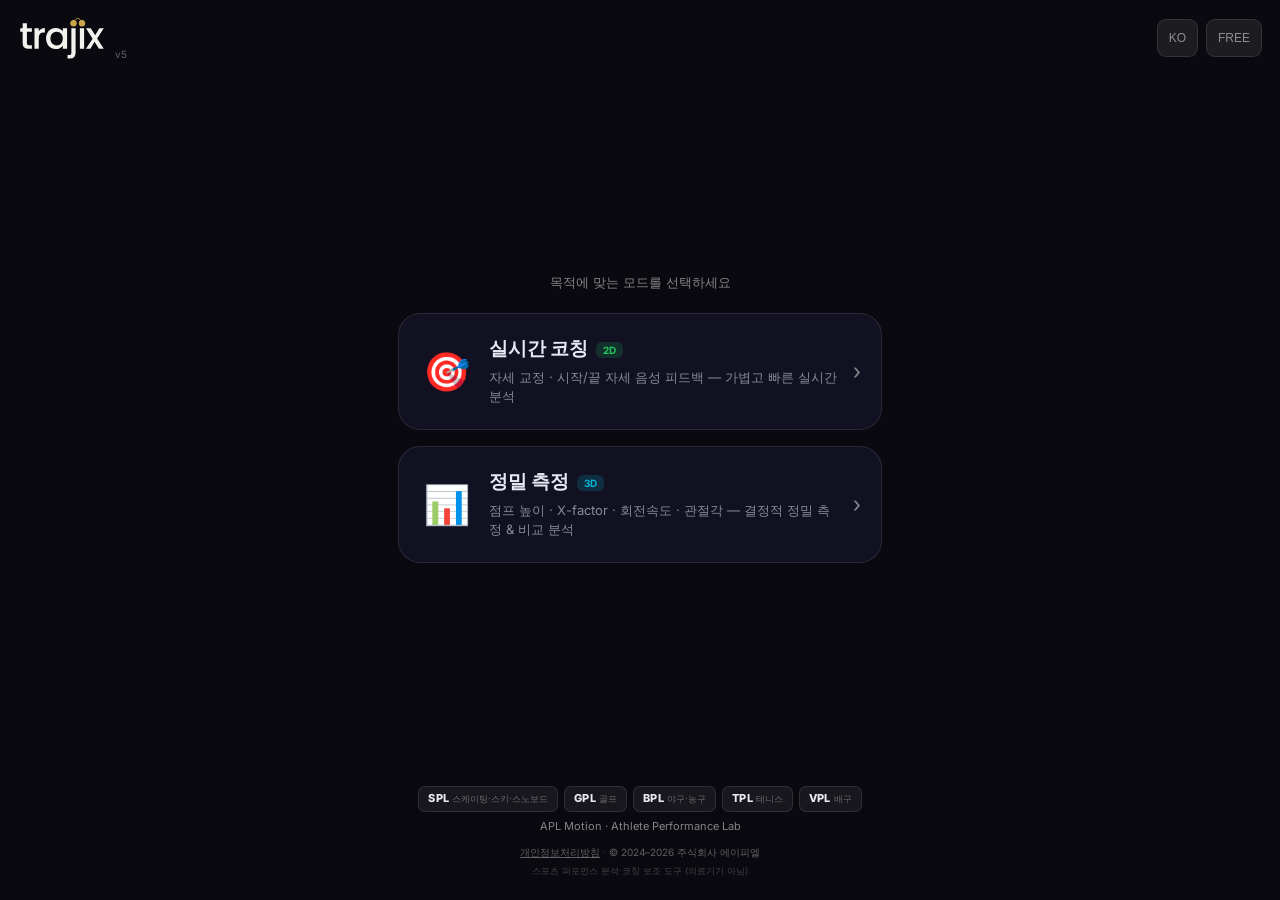
==== index.html @ 423128cf "앱 이름, 로고 변경" ====
<!doctype html>
<!-- APL Motion (런처) — Copyright (c) 2024-2026 주식회사 에이피엘. All rights reserved. -->
<html lang="ko">
<head>
<meta charset="utf-8">
<meta name="viewport" content="width=device-width,initial-scale=1,maximum-scale=1,user-scalable=no">
<title>APL Motion</title>
<link rel="stylesheet" href="./shared/brand.css">
<link rel="manifest" href="./manifest.webmanifest">
<link rel="preconnect" href="https://fonts.gstatic.com" crossorigin>
<link href="https://fonts.googleapis.com/css2?family=Inter:wght@400;500;600;700;800&display=swap" rel="stylesheet">
<link rel="icon" type="image/svg+xml" href="./assets/icon_apl_motion.svg">
<link rel="icon" type="image/png" sizes="192x192" href="./assets/icon-192.png">
<link rel="apple-touch-icon" href="./assets/icon-apple-180.png">
<meta name="theme-color" content="#09090f">
<style>
  html,body{margin:0;padding:0}
  body{background:var(--bg);color:var(--txt);font-family:'Inter',-apple-system,'Helvetica Neue',sans-serif;
       min-height:100svh;display:flex;flex-direction:column;-webkit-tap-highlight-color:transparent}
  header{display:flex;align-items:center;justify-content:space-between;padding:16px 18px}
  .logo{font-weight:900;font-size:20px;letter-spacing:.3px}
  .logo .a{color:var(--accent)}
  .ver{font-size:10px;opacity:.4;margin-left:6px}
  .h-right{display:flex;gap:8px}
  .h-btn{background:rgba(255,255,255,.08);color:var(--txt2);border:1px solid var(--border);
         border-radius:9px;padding:7px 11px;font-size:12px;cursor:pointer;min-height:38px}
  .h-btn.pro{background:linear-gradient(135deg,#FFD700,#FFA000);color:#000;border:none;font-weight:800}
  main{flex:1;display:flex;flex-direction:column;gap:16px;padding:8px 18px 20px;justify-content:center;max-width:520px;width:100%;margin:0 auto}
  .tagline{color:var(--txt2);font-size:13px;text-align:center;margin:0 0 4px;line-height:1.5}
  .card{position:relative;border:1px solid var(--border);border-radius:22px;padding:22px 20px;cursor:pointer;
        display:flex;gap:16px;align-items:center;background:var(--card);transition:transform .1s,border-color .2s}
  .card:active{transform:scale(.985)}
  .card.coach:hover{border-color:var(--coach)}
  .card.measure:hover{border-color:var(--measure)}
  .card .ic{font-size:38px;flex-shrink:0;width:54px;text-align:center}
  .card h2{margin:0;font-size:19px;font-weight:800}
  .card .badge{font-size:10px;font-weight:700;padding:2px 7px;border-radius:6px;margin-left:8px;vertical-align:middle}
  .card.coach .badge{background:rgba(34,197,94,.18);color:var(--coach)}
  .card.measure .badge{background:rgba(6,182,212,.18);color:var(--measure)}
  .card p{margin:6px 0 0;color:var(--txt2);font-size:13px;line-height:1.5}
  .card .arrow{margin-left:auto;color:var(--txt2);font-size:22px;flex-shrink:0}
  footer{padding:14px 18px 22px;color:var(--txt2);font-size:11px;text-align:center;line-height:1.6}
  .sports{display:flex;gap:6px;justify-content:center;flex-wrap:wrap;margin-bottom:6px}
  .sp{background:rgba(255,255,255,.06);border:1px solid var(--border);border-radius:7px;padding:3px 9px;font-size:11px;color:var(--txt2)}
  .sp b{color:var(--txt);font-weight:800;letter-spacing:.3px}
  .sp .sub{font-size:9px;opacity:.7;margin-left:3px}
  /* 프리미엄 모달 */
  #prm-modal{position:fixed;inset:0;background:rgba(0,0,0,.75);z-index:600;display:none;align-items:center;justify-content:center;padding:20px}
  #prm-modal.on{display:flex}
  #prm-box{background:#1A1A2E;border-radius:20px;padding:26px 22px;width:100%;max-width:330px;display:flex;flex-direction:column;gap:12px}
  #prm-title{font-size:17px;font-weight:800;text-align:center}
  #prm-desc{font-size:13px;color:var(--txt2);text-align:center;line-height:1.5}
  #prm-input{background:#16213E;border:1px solid var(--border);border-radius:10px;padding:12px;color:#fff;font-size:16px;text-align:center;letter-spacing:3px;outline:none}
  #prm-input:focus{border-color:var(--accent)}
  #prm-err{font-size:12px;color:#ef4444;text-align:center;min-height:15px;display:none}
  #prm-err.on{display:block}
  .prm-row{display:flex;gap:10px}
  #prm-cancel{flex:1;padding:12px;border-radius:10px;background:rgba(255,255,255,.08);color:var(--txt2);border:none;cursor:pointer;font-size:14px}
  #prm-confirm{flex:2;padding:12px;border-radius:10px;background:linear-gradient(135deg,#FFD700,#FFA000);color:#000;border:none;cursor:pointer;font-size:14px;font-weight:700}
</style>
</head>
<body>
<header>
  <div class="logo-wrap" style="display:flex;align-items:flex-end;gap:3px">
    <img src="./assets/trajix_wm_white.svg" alt="trajix" style="display:block;height:44px">
    <span class="ver" id="ver">v1</span>
  </div>
  <div class="h-right">
    <button class="h-btn" id="btn-lang">KO</button>
    <button class="h-btn" id="btn-prm">FREE</button>
  </div>
</header>

<main>
  <p class="tagline" id="tagline">목적에 맞는 모드를 선택하세요</p>

  <div class="card coach" id="card-coach">
    <div class="ic">🎯</div>
    <div>
      <h2 id="coach-title">실시간 코칭<span class="badge">2D</span></h2>
      <p id="coach-desc">자세 교정 · 시작/끝 자세 음성 피드백 — 가볍고 빠른 실시간 분석</p>
    </div>
    <div class="arrow">›</div>
  </div>

  <div class="card measure" id="card-measure">
    <div class="ic">📊</div>
    <div>
      <h2 id="measure-title">정밀 측정<span class="badge">3D</span></h2>
      <p id="measure-desc">점프 높이 · X-factor · 회전속도 · 관절각 — 결정적 정밀 측정 & 비교 분석</p>
    </div>
    <div class="arrow">›</div>
  </div>
</main>

<footer>
  <div class="sports" id="sports"></div>
  <div id="foot-note">APL Motion · Athlete Performance Lab</div>
  <div style="margin-top:8px;font-size:10px;opacity:.7">
    <a href="./privacy.html" id="foot-privacy" style="color:var(--txt2)">개인정보처리방침</a>
    <span style="opacity:.5"> · </span>
    <span id="foot-copy">© 2024–2026 주식회사 에이피엘</span>
  </div>
  <div id="foot-note2" style="margin-top:4px;font-size:9px;opacity:.45">스포츠 퍼포먼스 분석·코칭 보조 도구 (의료기기 아님)</div>
</footer>

<!-- 프리미엄 잠금 해제 -->
<div id="prm-modal">
  <div id="prm-box">
    <div id="prm-title">🔒 Premium</div>
    <div id="prm-desc">프리미엄 기능(전체 종목 · 정밀/비교 분석)은<br>프리미엄 전용입니다. 비밀번호를 입력하세요.</div>
    <input id="prm-input" type="password" placeholder="비밀번호" autocomplete="off">
    <div id="prm-err">비밀번호가 올바르지 않습니다</div>
    <div class="prm-row">
      <button id="prm-cancel">취소</button>
      <button id="prm-confirm">🔓 잠금 해제</button>
    </div>
  </div>
</div>

<script type="module">
import { Prefs, unlock } from './shared/common.js';

const SHELL_VER = 'v5';
const $ = id => document.getElementById(id);

// ── 다국어 ──
const T = {
  ko:{ tagline:'목적에 맞는 모드를 선택하세요',
       coachT:'실시간 코칭', coachD:'자세 교정 · 시작/끝 자세 음성 피드백 — 가볍고 빠른 실시간 분석',
       measureT:'정밀 측정', measureD:'점프 높이 · X-factor · 회전속도 · 관절각 — 결정적 정밀 측정 & 비교 분석',
       lang:'KO', prmDesc:'프리미엄 기능(전체 종목 · 정밀/비교 분석)은\n프리미엄 전용입니다. 비밀번호를 입력하세요.',
       privacy:'개인정보처리방침', copy:'© 2024–2026 주식회사 에이피엘',
       note:'스포츠 퍼포먼스 분석·코칭 보조 도구 (의료기기 아님)' },
  en:{ tagline:'Choose the mode for your goal',
       coachT:'Live Coaching', coachD:'Posture correction · start/end pose voice feedback — light & fast real-time',
       measureT:'Precise Measure', measureD:'Jump height · X-factor · rotation speed · joint angles — deterministic measure & compare',
       lang:'EN', prmDesc:'Premium features (all sports · precise/compare) are premium-only.\nEnter the password.',
       privacy:'Privacy Policy', copy:'© 2024–2026 APL Inc.',
       note:'Sports performance analysis & coaching aid (not a medical device)' },
};

// ── 종목 ──
const SPORTS = [
  { code:'SPL', ko:'스케이팅·스키·스노보드', en:'Skating · Ski · Snowboard' },
  { code:'GPL', ko:'골프', en:'Golf' },
  { code:'BPL', ko:'야구·농구', en:'Baseball · Basketball' },
  { code:'TPL', ko:'테니스', en:'Tennis' },
  { code:'VPL', ko:'배구', en:'Volleyball' },
];

function applyLang(){
  const ko = Prefs.lang === 'ko';
  const t = ko ? T.ko : T.en;
  $('tagline').textContent = t.tagline;
  $('coach-title').firstChild.textContent = t.coachT;
  $('coach-desc').textContent = t.coachD;
  $('measure-title').firstChild.textContent = t.measureT;
  $('measure-desc').textContent = t.measureD;
  $('btn-lang').textContent = t.lang;
  $('prm-desc').innerHTML = t.prmDesc.replace(/\n/g,'<br>');
  $('foot-privacy').textContent = t.privacy;
  $('foot-copy').textContent = t.copy;
  $('foot-note2').textContent = t.note;
  $('sports').innerHTML = SPORTS.map(s =>
    `<span class="sp"><b>${s.code}</b><span class="sub">${ko ? s.ko : s.en}</span></span>`).join('');
}
function applyPrm(){
  const p = Prefs.premium;
  $('btn-prm').textContent = p ? 'PRO ⭐' : 'FREE';
  $('btn-prm').className = 'h-btn' + (p ? ' pro' : '');
}

$('ver').textContent = SHELL_VER;
applyLang(); applyPrm();

// ── 모드 진입 (페이지 이동 → 엔진 격리) ──
$('card-coach').onclick   = () => location.href = './coach/';
$('card-measure').onclick = () => location.href = './measure/';

// ── 언어 토글 ──
$('btn-lang').onclick = () => { Prefs.lang = Prefs.lang === 'ko' ? 'en' : 'ko'; applyLang(); };

// ── 프리미엄 ──
$('btn-prm').onclick = () => {
  if(Prefs.premium){ Prefs.premium = false; applyPrm(); return; } // 토글 해제
  $('prm-input').value=''; $('prm-err').classList.remove('on');
  $('prm-modal').classList.add('on'); setTimeout(()=>$('prm-input').focus(),120);
};
$('prm-cancel').onclick = () => $('prm-modal').classList.remove('on');
$('prm-confirm').onclick = tryUnlock;
$('prm-input').addEventListener('keydown', e => {
  if(e.key==='Enter') tryUnlock();
  if(e.key==='Escape') $('prm-modal').classList.remove('on');
});
async function tryUnlock(){
  const ok = await unlock($('prm-input').value);
  if(ok){ $('prm-modal').classList.remove('on'); applyPrm(); }
  else { $('prm-err').classList.add('on'); $('prm-input').select(); }
}

// PWA service worker (있으면 등록)
if('serviceWorker' in navigator){ navigator.serviceWorker.register('./sw.js').catch(()=>{}); }
</script>
</body>
</html>
---- shared/brand.css ----
/* APL Motion — 공통 디자인 토큰 (코칭/측정 모드 공유)
   P1 단계: 런처 셸에 우선 적용. 추후 coach/measure 헤더·버튼 색도 이 토큰으로 수렴. */
:root{
  --bg:#09090f;
  --card:#111122;
  --card2:#181830;
  --border:rgba(255,255,255,.1);
  --txt:#e8e8f2;
  --txt2:rgba(255,255,255,.5);
  --accent:#3b82f6;        /* APL Motion 메인 컬러 (블루) */
  --coach:#22c55e;         /* 코칭 모드 강조색 (그린) */
  --measure:#06b6d4;       /* 측정 모드 강조색 (시안) */
  --gold:#FFD700;          /* 프리미엄 */
}
*{box-sizing:border-box}
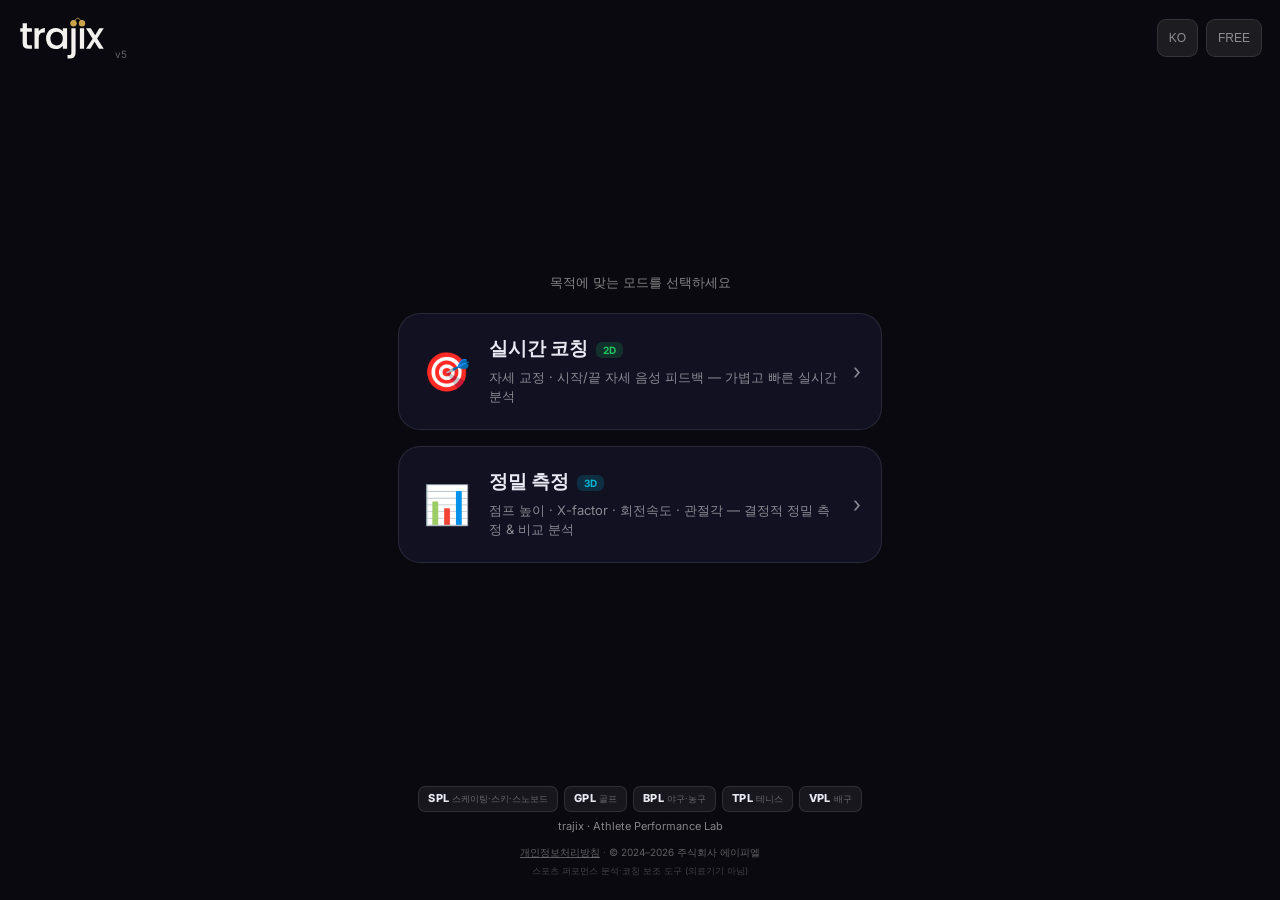
==== commit 246f3573: "apl로고전부삭제" ====
--- a/index.html
+++ b/index.html
@@ -4,7 +4,7 @@
 <head>
 <meta charset="utf-8">
 <meta name="viewport" content="width=device-width,initial-scale=1,maximum-scale=1,user-scalable=no">
-<title>APL Motion</title>
+<title>trajix</title>
 <link rel="stylesheet" href="./shared/brand.css">
 <link rel="manifest" href="./manifest.webmanifest">
 <link rel="preconnect" href="https://fonts.gstatic.com" crossorigin>
@@ -95,7 +95,7 @@
 
 <footer>
   <div class="sports" id="sports"></div>
-  <div id="foot-note">APL Motion · Athlete Performance Lab</div>
+  <div id="foot-note">trajix · Athlete Performance Lab</div>
   <div style="margin-top:8px;font-size:10px;opacity:.7">
     <a href="./privacy.html" id="foot-privacy" style="color:var(--txt2)">개인정보처리방침</a>
     <span style="opacity:.5"> · </span>
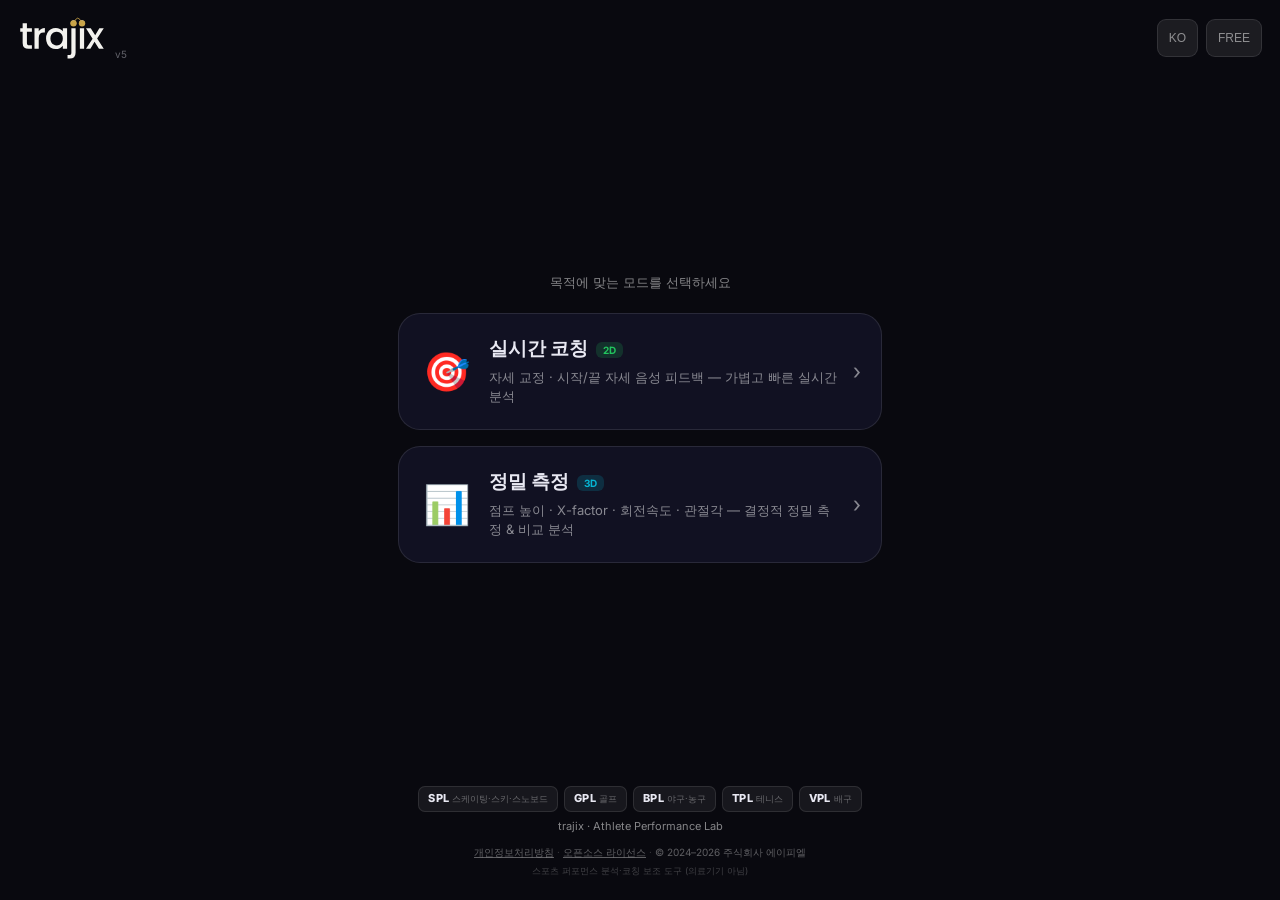
==== commit 95f6540e: "개인정보처리방침등" ====
--- a/index.html
+++ b/index.html
@@ -99,6 +99,8 @@
   <div style="margin-top:8px;font-size:10px;opacity:.7">
     <a href="./privacy.html" id="foot-privacy" style="color:var(--txt2)">개인정보처리방침</a>
     <span style="opacity:.5"> · </span>
+    <a href="./licenses.html" id="foot-licenses" style="color:var(--txt2)">오픈소스 라이선스</a>
+    <span style="opacity:.5"> · </span>
     <span id="foot-copy">© 2024–2026 주식회사 에이피엘</span>
   </div>
   <div id="foot-note2" style="margin-top:4px;font-size:9px;opacity:.45">스포츠 퍼포먼스 분석·코칭 보조 도구 (의료기기 아님)</div>
@@ -118,6 +120,7 @@
   </div>
 </div>
 
+<script src="./shared/iap.js"></script>
 <script type="module">
 import { Prefs, unlock } from './shared/common.js';
 
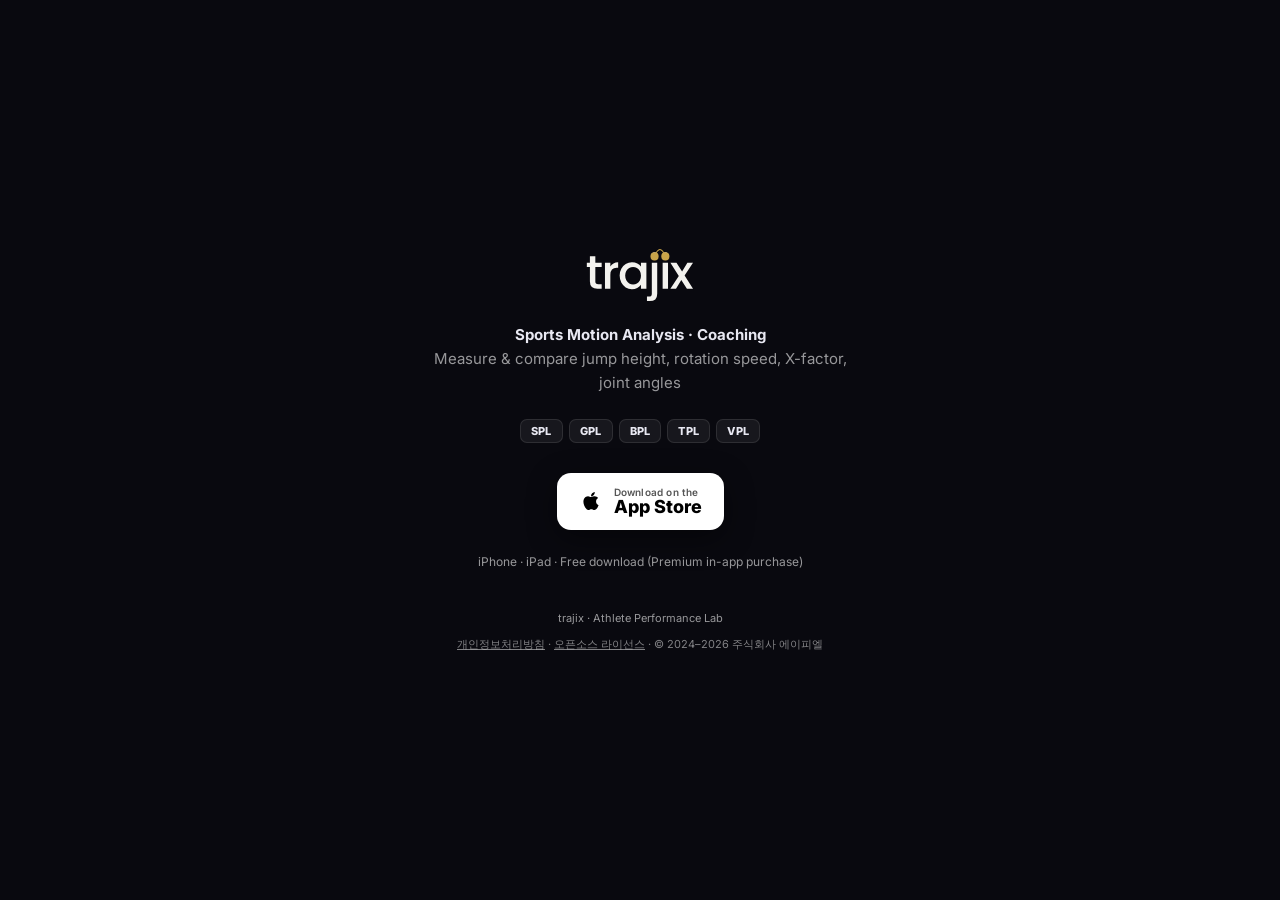
==== commit 7524e456: "Add initial index.html for landing page" ====
--- a/index.html
+++ b/index.html
@@ -1,209 +1,70 @@
 <!doctype html>
-<!-- APL Motion (런처) — Copyright (c) 2024-2026 주식회사 에이피엘. All rights reserved. -->
+<!-- apl-motion.com 랜딩 — Copyright (c) 2024-2026 주식회사 에이피엘. All rights reserved. -->
 <html lang="ko">
 <head>
 <meta charset="utf-8">
 <meta name="viewport" content="width=device-width,initial-scale=1,maximum-scale=1,user-scalable=no">
-<title>trajix</title>
-<link rel="stylesheet" href="./shared/brand.css">
-<link rel="manifest" href="./manifest.webmanifest">
-<link rel="preconnect" href="https://fonts.gstatic.com" crossorigin>
-<link href="https://fonts.googleapis.com/css2?family=Inter:wght@400;500;600;700;800&display=swap" rel="stylesheet">
+<meta http-equiv="Cache-Control" content="no-cache, no-store, must-revalidate">
+<title>trajix — Athlete Performance Lab</title>
 <link rel="icon" type="image/svg+xml" href="./assets/icon_apl_motion.svg">
-<link rel="icon" type="image/png" sizes="192x192" href="./assets/icon-192.png">
 <link rel="apple-touch-icon" href="./assets/icon-apple-180.png">
 <meta name="theme-color" content="#09090f">
+<link rel="preconnect" href="https://fonts.gstatic.com" crossorigin>
+<link href="https://fonts.googleapis.com/css2?family=Inter:wght@400;500;600;700;800;900&display=swap" rel="stylesheet">
 <style>
-  html,body{margin:0;padding:0}
-  body{background:var(--bg);color:var(--txt);font-family:'Inter',-apple-system,'Helvetica Neue',sans-serif;
-       min-height:100svh;display:flex;flex-direction:column;-webkit-tap-highlight-color:transparent}
-  header{display:flex;align-items:center;justify-content:space-between;padding:16px 18px}
-  .logo{font-weight:900;font-size:20px;letter-spacing:.3px}
-  .logo .a{color:var(--accent)}
-  .ver{font-size:10px;opacity:.4;margin-left:6px}
-  .h-right{display:flex;gap:8px}
-  .h-btn{background:rgba(255,255,255,.08);color:var(--txt2);border:1px solid var(--border);
-         border-radius:9px;padding:7px 11px;font-size:12px;cursor:pointer;min-height:38px}
-  .h-btn.pro{background:linear-gradient(135deg,#FFD700,#FFA000);color:#000;border:none;font-weight:800}
-  main{flex:1;display:flex;flex-direction:column;gap:16px;padding:8px 18px 20px;justify-content:center;max-width:520px;width:100%;margin:0 auto}
-  .tagline{color:var(--txt2);font-size:13px;text-align:center;margin:0 0 4px;line-height:1.5}
-  .card{position:relative;border:1px solid var(--border);border-radius:22px;padding:22px 20px;cursor:pointer;
-        display:flex;gap:16px;align-items:center;background:var(--card);transition:transform .1s,border-color .2s}
-  .card:active{transform:scale(.985)}
-  .card.coach:hover{border-color:var(--coach)}
-  .card.measure:hover{border-color:var(--measure)}
-  .card .ic{font-size:38px;flex-shrink:0;width:54px;text-align:center}
-  .card h2{margin:0;font-size:19px;font-weight:800}
-  .card .badge{font-size:10px;font-weight:700;padding:2px 7px;border-radius:6px;margin-left:8px;vertical-align:middle}
-  .card.coach .badge{background:rgba(34,197,94,.18);color:var(--coach)}
-  .card.measure .badge{background:rgba(6,182,212,.18);color:var(--measure)}
-  .card p{margin:6px 0 0;color:var(--txt2);font-size:13px;line-height:1.5}
-  .card .arrow{margin-left:auto;color:var(--txt2);font-size:22px;flex-shrink:0}
-  footer{padding:14px 18px 22px;color:var(--txt2);font-size:11px;text-align:center;line-height:1.6}
-  .sports{display:flex;gap:6px;justify-content:center;flex-wrap:wrap;margin-bottom:6px}
-  .sp{background:rgba(255,255,255,.06);border:1px solid var(--border);border-radius:7px;padding:3px 9px;font-size:11px;color:var(--txt2)}
+  :root{--bg:#09090f;--card:#12121e;--bd:rgba(255,255,255,.10);--txt:#e8e8f2;--txt2:rgba(255,255,255,.58);--gold:#c9a449;}
+  *{box-sizing:border-box;-webkit-tap-highlight-color:transparent}
+  html,body{margin:0;padding:0;background:var(--bg);color:var(--txt);
+    font-family:'Inter',-apple-system,'Helvetica Neue',sans-serif;min-height:100svh}
+  body{display:flex;flex-direction:column;align-items:center;justify-content:center;padding:28px 20px;text-align:center}
+  .wrap{max-width:440px;width:100%;display:flex;flex-direction:column;align-items:center;gap:18px}
+  .logo svg{display:block;height:56px;width:auto}
+  .tag{color:var(--txt2);font-size:15px;line-height:1.6;margin:2px 0 4px}
+  .tag b{color:var(--txt);font-weight:700}
+  .sports{display:flex;gap:6px;justify-content:center;flex-wrap:wrap;margin:2px 0 6px}
+  .sp{background:rgba(255,255,255,.06);border:1px solid var(--bd);border-radius:7px;padding:4px 10px;font-size:11px;color:var(--txt2)}
   .sp b{color:var(--txt);font-weight:800;letter-spacing:.3px}
-  .sp .sub{font-size:9px;opacity:.7;margin-left:3px}
-  /* 프리미엄 모달 */
-  #prm-modal{position:fixed;inset:0;background:rgba(0,0,0,.75);z-index:600;display:none;align-items:center;justify-content:center;padding:20px}
-  #prm-modal.on{display:flex}
-  #prm-box{background:#1A1A2E;border-radius:20px;padding:26px 22px;width:100%;max-width:330px;display:flex;flex-direction:column;gap:12px}
-  #prm-title{font-size:17px;font-weight:800;text-align:center}
-  #prm-desc{font-size:13px;color:var(--txt2);text-align:center;line-height:1.5}
-  #prm-input{background:#16213E;border:1px solid var(--border);border-radius:10px;padding:12px;color:#fff;font-size:16px;text-align:center;letter-spacing:3px;outline:none}
-  #prm-input:focus{border-color:var(--accent)}
-  #prm-err{font-size:12px;color:#ef4444;text-align:center;min-height:15px;display:none}
-  #prm-err.on{display:block}
-  .prm-row{display:flex;gap:10px}
-  #prm-cancel{flex:1;padding:12px;border-radius:10px;background:rgba(255,255,255,.08);color:var(--txt2);border:none;cursor:pointer;font-size:14px}
-  #prm-confirm{flex:2;padding:12px;border-radius:10px;background:linear-gradient(135deg,#FFD700,#FFA000);color:#000;border:none;cursor:pointer;font-size:14px;font-weight:700}
+  .badge-link{display:inline-block;margin-top:6px}
+  .badge{display:inline-flex;align-items:center;gap:11px;background:#fff;color:#000;
+    border-radius:14px;padding:13px 22px;text-decoration:none;font-weight:800;font-size:17px;
+    box-shadow:0 8px 30px rgba(0,0,0,.45);transition:transform .1s}
+  .badge:active{transform:scale(.97)}
+  .badge .apple{display:block;flex-shrink:0}
+  .badge .t small{display:block;font-size:10px;font-weight:600;color:#555;letter-spacing:.2px;text-align:left}
+  .badge .t span{display:block;font-size:18px;font-weight:800;margin-top:-2px;text-align:left}
+  .note{color:var(--txt2);font-size:12px;line-height:1.6;margin-top:4px}
+  footer{margin-top:26px;color:var(--txt2);font-size:11px;line-height:1.7}
+  footer a{color:var(--txt2)}
 </style>
 </head>
 <body>
-<header>
-  <div class="logo-wrap" style="display:flex;align-items:flex-end;gap:3px">
-    <img src="./assets/trajix_wm_white.svg" alt="trajix" style="display:block;height:44px">
-    <span class="ver" id="ver">v1</span>
+  <div class="wrap">
+    <div class="logo">
+      <svg viewBox="-32 0 2368 1185.5" role="img" aria-label="trajix" xmlns="http://www.w3.org/2000/svg"><g transform="translate(0,883.5) scale(1,-1)"><path d="M208 458V153Q208 122 222.5 108.5Q237 95 272 95H342V0H252Q175 0 134.0 36.0Q93 72 93 153V458H28V551H93V688H208V551H342V458Z" fill="#f3f2ee"/><path d="M354 560V442H325Q258 442 223.5 408.0Q189 374 189 290V0H75V551H189V471Q214 513 255.5 536.5Q297 560 354 560Z" transform="translate(337,0)" fill="#f3f2ee"/><path d="M297 560Q362 560 410.5 534.5Q459 509 488 471V551H603V0H488V82Q459 43 409.0 17.0Q359 -9 295 -9Q224 -9 165.0 27.5Q106 64 71.5 129.5Q37 195 37 278Q37 361 71.5 425.0Q106 489 165.5 524.5Q225 560 297 560ZM321 461Q277 461 239.0 439.5Q201 418 177.5 376.5Q154 335 154 278Q154 221 177.5 178.0Q201 135 239.5 112.5Q278 90 321 90Q365 90 403.0 112.0Q441 134 464.5 176.5Q488 219 488 276Q488 333 464.5 375.0Q441 417 403.0 439.0Q365 461 321 461Z" transform="translate(686,0)" fill="#f3f2ee"/><path d="M60 697Q60 728 81.0 749.0Q102 770 133 770Q163 770 184.0 749.0Q205 728 205 697Q205 666 184.0 645.0Q163 624 133 624Q102 624 81.0 645.0Q60 666 60 697ZM189 -108Q189 -189 148.5 -225.5Q108 -262 31 -262H-28V-166H11Q46 -166 60.5 -152.5Q75 -139 75 -108V551H189Z" transform="translate(1329,0)" fill="#f3f2ee"/><path d="M60 697Q60 728 81.0 749.0Q102 770 133 770Q163 770 184.0 749.0Q205 728 205 697Q205 666 184.0 645.0Q163 624 133 624Q102 624 81.0 645.0Q60 666 60 697ZM189 551V0H75V551Z" transform="translate(1558,0)" fill="#f3f2ee"/><path d="M311 279 489 0H360L241 187L129 0H10L188 271L10 551H139L258 364L370 551H489Z" transform="translate(1787,0)" fill="#f3f2ee"/><path d="M 1461.5 685.0 Q 1576.0 980 1690.5 685.0" fill="none" stroke="#c9a449" stroke-width="22" stroke-linecap="round"/><circle cx="1461.5" cy="685.0" r="86.0" fill="#c9a449"/><circle cx="1690.5" cy="685.0" r="86.0" fill="#c9a449"/></g></svg>
+    </div>
+    <p class="tag" id="tag"><b>스포츠 동작 분석 · 코칭 앱</b><br>점프 높이 · 회전속도 · X-factor · 관절각을 정밀 측정하고 비교</p>
+    <div class="sports">
+      <span class="sp"><b>SPL</b></span><span class="sp"><b>GPL</b></span><span class="sp"><b>BPL</b></span><span class="sp"><b>TPL</b></span><span class="sp"><b>VPL</b></span>
+    </div>
+    <a class="badge-link" href="https://apps.apple.com/app/id6787316885" id="dl">
+      <span class="badge"><svg class="apple" viewBox="0 0 24 24" width="24" height="24" fill="#000" aria-hidden="true"><path d="M17.05 20.28c-.98.95-2.05.8-3.08.35-1.09-.46-2.09-.48-3.24 0-1.44.62-2.2.44-3.06-.35C2.79 15.25 3.51 7.59 9.05 7.31c1.28.07 2.17.72 3.08.8 1.18-.24 2.31-.93 3.57-.84 1.51.12 2.65.72 3.4 1.8-3.12 1.87-2.38 5.98.48 7.13-.57 1.5-1.31 2.99-2.53 4.09zM12.03 7.25c-.15-2.23 1.66-4.07 3.74-4.25.29 2.58-2.34 4.5-3.74 4.25z"/></svg><span class="t"><small id="dl1">App Store에서</small><span id="dl2">다운로드</span></span></span>
+    </a>
+    <p class="note" id="note">iPhone · iPad 지원 · 무료 다운로드 (프리미엄 인앱 구매)</p>
   </div>
-  <div class="h-right">
-    <button class="h-btn" id="btn-lang">KO</button>
-    <button class="h-btn" id="btn-prm">FREE</button>
-  </div>
-</header>
-
-<main>
-  <p class="tagline" id="tagline">목적에 맞는 모드를 선택하세요</p>
-
-  <div class="card coach" id="card-coach">
-    <div class="ic">🎯</div>
-    <div>
-      <h2 id="coach-title">실시간 코칭<span class="badge">2D</span></h2>
-      <p id="coach-desc">자세 교정 · 시작/끝 자세 음성 피드백 — 가볍고 빠른 실시간 분석</p>
+  <footer>
+    <div>trajix · Athlete Performance Lab</div>
+    <div style="margin-top:7px;opacity:.85">
+      <a href="./privacy.html">개인정보처리방침</a> · <a href="./licenses.html">오픈소스 라이선스</a> · &copy; 2024–2026 주식회사 에이피엘
     </div>
-    <div class="arrow">›</div>
-  </div>
-
-  <div class="card measure" id="card-measure">
-    <div class="ic">📊</div>
-    <div>
-      <h2 id="measure-title">정밀 측정<span class="badge">3D</span></h2>
-      <p id="measure-desc">점프 높이 · X-factor · 회전속도 · 관절각 — 결정적 정밀 측정 & 비교 분석</p>
-    </div>
-    <div class="arrow">›</div>
-  </div>
-</main>
-
-<footer>
-  <div class="sports" id="sports"></div>
-  <div id="foot-note">trajix · Athlete Performance Lab</div>
-  <div style="margin-top:8px;font-size:10px;opacity:.7">
-    <a href="./privacy.html" id="foot-privacy" style="color:var(--txt2)">개인정보처리방침</a>
-    <span style="opacity:.5"> · </span>
-    <a href="./licenses.html" id="foot-licenses" style="color:var(--txt2)">오픈소스 라이선스</a>
-    <span style="opacity:.5"> · </span>
-    <span id="foot-copy">© 2024–2026 주식회사 에이피엘</span>
-  </div>
-  <div id="foot-note2" style="margin-top:4px;font-size:9px;opacity:.45">스포츠 퍼포먼스 분석·코칭 보조 도구 (의료기기 아님)</div>
-</footer>
-
-<!-- 프리미엄 잠금 해제 -->
-<div id="prm-modal">
-  <div id="prm-box">
-    <div id="prm-title">🔒 Premium</div>
-    <div id="prm-desc">프리미엄 기능(전체 종목 · 정밀/비교 분석)은<br>프리미엄 전용입니다. 비밀번호를 입력하세요.</div>
-    <input id="prm-input" type="password" placeholder="비밀번호" autocomplete="off">
-    <div id="prm-err">비밀번호가 올바르지 않습니다</div>
-    <div class="prm-row">
-      <button id="prm-cancel">취소</button>
-      <button id="prm-confirm">🔓 잠금 해제</button>
-    </div>
-  </div>
-</div>
-
-<script src="./shared/iap.js"></script>
-<script type="module">
-import { Prefs, unlock } from './shared/common.js';
-
-const SHELL_VER = 'v5';
-const $ = id => document.getElementById(id);
-
-// ── 다국어 ──
-const T = {
-  ko:{ tagline:'목적에 맞는 모드를 선택하세요',
-       coachT:'실시간 코칭', coachD:'자세 교정 · 시작/끝 자세 음성 피드백 — 가볍고 빠른 실시간 분석',
-       measureT:'정밀 측정', measureD:'점프 높이 · X-factor · 회전속도 · 관절각 — 결정적 정밀 측정 & 비교 분석',
-       lang:'KO', prmDesc:'프리미엄 기능(전체 종목 · 정밀/비교 분석)은\n프리미엄 전용입니다. 비밀번호를 입력하세요.',
-       privacy:'개인정보처리방침', copy:'© 2024–2026 주식회사 에이피엘',
-       note:'스포츠 퍼포먼스 분석·코칭 보조 도구 (의료기기 아님)' },
-  en:{ tagline:'Choose the mode for your goal',
-       coachT:'Live Coaching', coachD:'Posture correction · start/end pose voice feedback — light & fast real-time',
-       measureT:'Precise Measure', measureD:'Jump height · X-factor · rotation speed · joint angles — deterministic measure & compare',
-       lang:'EN', prmDesc:'Premium features (all sports · precise/compare) are premium-only.\nEnter the password.',
-       privacy:'Privacy Policy', copy:'© 2024–2026 APL Inc.',
-       note:'Sports performance analysis & coaching aid (not a medical device)' },
-};
-
-// ── 종목 ──
-const SPORTS = [
-  { code:'SPL', ko:'스케이팅·스키·스노보드', en:'Skating · Ski · Snowboard' },
-  { code:'GPL', ko:'골프', en:'Golf' },
-  { code:'BPL', ko:'야구·농구', en:'Baseball · Basketball' },
-  { code:'TPL', ko:'테니스', en:'Tennis' },
-  { code:'VPL', ko:'배구', en:'Volleyball' },
-];
-
-function applyLang(){
-  const ko = Prefs.lang === 'ko';
-  const t = ko ? T.ko : T.en;
-  $('tagline').textContent = t.tagline;
-  $('coach-title').firstChild.textContent = t.coachT;
-  $('coach-desc').textContent = t.coachD;
-  $('measure-title').firstChild.textContent = t.measureT;
-  $('measure-desc').textContent = t.measureD;
-  $('btn-lang').textContent = t.lang;
-  $('prm-desc').innerHTML = t.prmDesc.replace(/\n/g,'<br>');
-  $('foot-privacy').textContent = t.privacy;
-  $('foot-copy').textContent = t.copy;
-  $('foot-note2').textContent = t.note;
-  $('sports').innerHTML = SPORTS.map(s =>
-    `<span class="sp"><b>${s.code}</b><span class="sub">${ko ? s.ko : s.en}</span></span>`).join('');
-}
-function applyPrm(){
-  const p = Prefs.premium;
-  $('btn-prm').textContent = p ? 'PRO ⭐' : 'FREE';
-  $('btn-prm').className = 'h-btn' + (p ? ' pro' : '');
-}
-
-$('ver').textContent = SHELL_VER;
-applyLang(); applyPrm();
-
-// ── 모드 진입 (페이지 이동 → 엔진 격리) ──
-$('card-coach').onclick   = () => location.href = './coach/';
-$('card-measure').onclick = () => location.href = './measure/';
-
-// ── 언어 토글 ──
-$('btn-lang').onclick = () => { Prefs.lang = Prefs.lang === 'ko' ? 'en' : 'ko'; applyLang(); };
-
-// ── 프리미엄 ──
-$('btn-prm').onclick = () => {
-  if(Prefs.premium){ Prefs.premium = false; applyPrm(); return; } // 토글 해제
-  $('prm-input').value=''; $('prm-err').classList.remove('on');
-  $('prm-modal').classList.add('on'); setTimeout(()=>$('prm-input').focus(),120);
-};
-$('prm-cancel').onclick = () => $('prm-modal').classList.remove('on');
-$('prm-confirm').onclick = tryUnlock;
-$('prm-input').addEventListener('keydown', e => {
-  if(e.key==='Enter') tryUnlock();
-  if(e.key==='Escape') $('prm-modal').classList.remove('on');
-});
-async function tryUnlock(){
-  const ok = await unlock($('prm-input').value);
-  if(ok){ $('prm-modal').classList.remove('on'); applyPrm(); }
-  else { $('prm-err').classList.add('on'); $('prm-input').select(); }
-}
-
-// PWA service worker (있으면 등록)
-if('serviceWorker' in navigator){ navigator.serviceWorker.register('./sw.js').catch(()=>{}); }
+  </footer>
+<script>
+  // 언어 살짝 대응(브라우저가 영어면 영어 문구)
+  try{ if((navigator.language||'ko').slice(0,2)!=='ko'){
+    document.getElementById('tag').innerHTML='<b>Sports Motion Analysis · Coaching</b><br>Measure & compare jump height, rotation speed, X-factor, joint angles';
+    document.getElementById('dl1').textContent='Download on the';
+    document.getElementById('dl2').textContent='App Store';
+    document.getElementById('note').textContent='iPhone · iPad · Free download (Premium in-app purchase)';
+  }}catch(e){}
 </script>
 </body>
 </html>
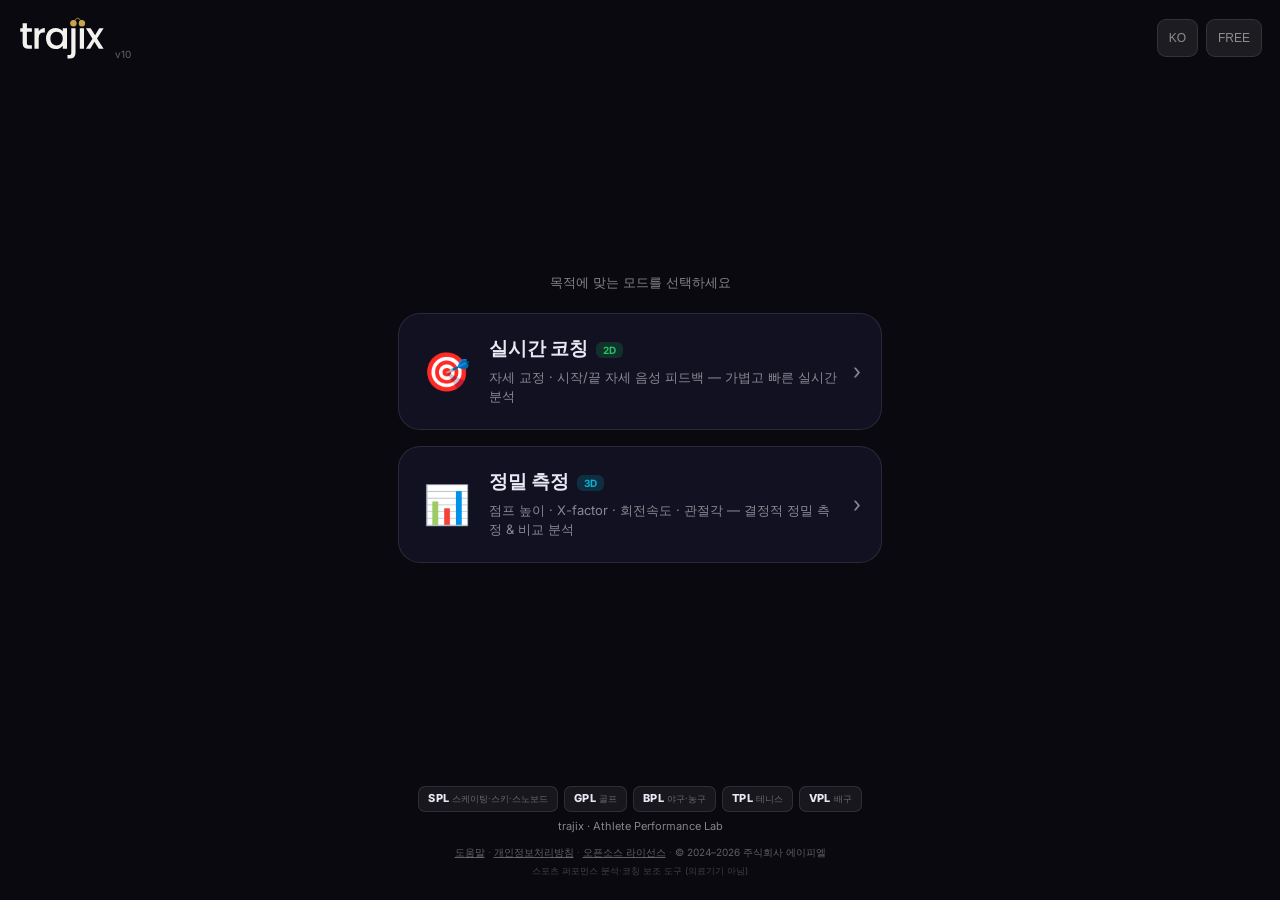
==== commit cad3ea0e: "Luncher Update" ====
--- a/index.html
+++ b/index.html
@@ -1,70 +1,257 @@
 <!doctype html>
-<!-- apl-motion.com 랜딩 — Copyright (c) 2024-2026 주식회사 에이피엘. All rights reserved. -->
+<!-- APL Motion (런처) — Copyright (c) 2024-2026 주식회사 에이피엘. All rights reserved. -->
 <html lang="ko">
 <head>
 <meta charset="utf-8">
 <meta name="viewport" content="width=device-width,initial-scale=1,maximum-scale=1,user-scalable=no">
 <meta http-equiv="Cache-Control" content="no-cache, no-store, must-revalidate">
-<title>trajix — Athlete Performance Lab</title>
+<meta http-equiv="Pragma" content="no-cache">
+<title>trajix</title>
+<link rel="stylesheet" href="./shared/brand.css">
+<link rel="manifest" href="./manifest.webmanifest">
+<link rel="preconnect" href="https://fonts.gstatic.com" crossorigin>
+<link href="https://fonts.googleapis.com/css2?family=Inter:wght@400;500;600;700;800&display=swap" rel="stylesheet">
 <link rel="icon" type="image/svg+xml" href="./assets/icon_apl_motion.svg">
+<link rel="icon" type="image/png" sizes="192x192" href="./assets/icon-192.png">
 <link rel="apple-touch-icon" href="./assets/icon-apple-180.png">
 <meta name="theme-color" content="#09090f">
-<link rel="preconnect" href="https://fonts.gstatic.com" crossorigin>
-<link href="https://fonts.googleapis.com/css2?family=Inter:wght@400;500;600;700;800;900&display=swap" rel="stylesheet">
 <style>
-  :root{--bg:#09090f;--card:#12121e;--bd:rgba(255,255,255,.10);--txt:#e8e8f2;--txt2:rgba(255,255,255,.58);--gold:#c9a449;}
-  *{box-sizing:border-box;-webkit-tap-highlight-color:transparent}
-  html,body{margin:0;padding:0;background:var(--bg);color:var(--txt);
-    font-family:'Inter',-apple-system,'Helvetica Neue',sans-serif;min-height:100svh}
-  body{display:flex;flex-direction:column;align-items:center;justify-content:center;padding:28px 20px;text-align:center}
-  .wrap{max-width:440px;width:100%;display:flex;flex-direction:column;align-items:center;gap:18px}
-  .logo svg{display:block;height:56px;width:auto}
-  .tag{color:var(--txt2);font-size:15px;line-height:1.6;margin:2px 0 4px}
-  .tag b{color:var(--txt);font-weight:700}
-  .sports{display:flex;gap:6px;justify-content:center;flex-wrap:wrap;margin:2px 0 6px}
-  .sp{background:rgba(255,255,255,.06);border:1px solid var(--bd);border-radius:7px;padding:4px 10px;font-size:11px;color:var(--txt2)}
+  html,body{margin:0;padding:0}
+  body{background:var(--bg);color:var(--txt);font-family:'Inter',-apple-system,'Helvetica Neue',sans-serif;
+       min-height:100svh;display:flex;flex-direction:column;-webkit-tap-highlight-color:transparent}
+  header{display:flex;align-items:center;justify-content:space-between;padding:16px 18px}
+  .logo{font-weight:900;font-size:20px;letter-spacing:.3px}
+  .logo .a{color:var(--accent)}
+  .ver{font-size:10px;opacity:.4;margin-left:6px}
+  .h-right{display:flex;gap:8px}
+  .h-btn{background:rgba(255,255,255,.08);color:var(--txt2);border:1px solid var(--border);
+         border-radius:9px;padding:7px 11px;font-size:12px;cursor:pointer;min-height:38px}
+  .h-btn.pro{background:linear-gradient(135deg,#FFD700,#FFA000);color:#000;border:none;font-weight:800}
+  main{flex:1;display:flex;flex-direction:column;gap:16px;padding:8px 18px 20px;justify-content:center;max-width:520px;width:100%;margin:0 auto}
+  .tagline{color:var(--txt2);font-size:13px;text-align:center;margin:0 0 4px;line-height:1.5}
+  .card{position:relative;border:1px solid var(--border);border-radius:22px;padding:22px 20px;cursor:pointer;
+        display:flex;gap:16px;align-items:center;background:var(--card);transition:transform .1s,border-color .2s}
+  .card:active{transform:scale(.985)}
+  .card.coach:hover{border-color:var(--coach)}
+  .card.measure:hover{border-color:var(--measure)}
+  .card .ic{font-size:38px;flex-shrink:0;width:54px;text-align:center}
+  .card h2{margin:0;font-size:19px;font-weight:800}
+  .card .badge{font-size:10px;font-weight:700;padding:2px 7px;border-radius:6px;margin-left:8px;vertical-align:middle}
+  .card.coach .badge{background:rgba(34,197,94,.18);color:var(--coach)}
+  .card.measure .badge{background:rgba(6,182,212,.18);color:var(--measure)}
+  .card p{margin:6px 0 0;color:var(--txt2);font-size:13px;line-height:1.5}
+  .card .arrow{margin-left:auto;color:var(--txt2);font-size:22px;flex-shrink:0}
+  footer{padding:14px 18px 22px;color:var(--txt2);font-size:11px;text-align:center;line-height:1.6}
+  .sports{display:flex;gap:6px;justify-content:center;flex-wrap:wrap;margin-bottom:6px}
+  .sp{background:rgba(255,255,255,.06);border:1px solid var(--border);border-radius:7px;padding:3px 9px;font-size:11px;color:var(--txt2)}
   .sp b{color:var(--txt);font-weight:800;letter-spacing:.3px}
-  .badge-link{display:inline-block;margin-top:6px}
-  .badge{display:inline-flex;align-items:center;gap:11px;background:#fff;color:#000;
-    border-radius:14px;padding:13px 22px;text-decoration:none;font-weight:800;font-size:17px;
-    box-shadow:0 8px 30px rgba(0,0,0,.45);transition:transform .1s}
-  .badge:active{transform:scale(.97)}
-  .badge .apple{display:block;flex-shrink:0}
-  .badge .t small{display:block;font-size:10px;font-weight:600;color:#555;letter-spacing:.2px;text-align:left}
-  .badge .t span{display:block;font-size:18px;font-weight:800;margin-top:-2px;text-align:left}
-  .note{color:var(--txt2);font-size:12px;line-height:1.6;margin-top:4px}
-  footer{margin-top:26px;color:var(--txt2);font-size:11px;line-height:1.7}
-  footer a{color:var(--txt2)}
+  .sp .sub{font-size:9px;opacity:.7;margin-left:3px}
+  /* 프리미엄 모달 */
+  #prm-modal{position:fixed;inset:0;background:rgba(0,0,0,.75);z-index:600;display:none;align-items:center;justify-content:center;padding:20px}
+  #prm-modal.on{display:flex}
+  #prm-box{background:#1A1A2E;border-radius:20px;padding:26px 22px;width:100%;max-width:330px;display:flex;flex-direction:column;gap:12px}
+  #prm-title{font-size:17px;font-weight:800;text-align:center}
+  #prm-desc{font-size:13px;color:var(--txt2);text-align:center;line-height:1.5}
+  #prm-input{background:#16213E;border:1px solid var(--border);border-radius:10px;padding:12px;color:#fff;font-size:16px;text-align:center;letter-spacing:3px;outline:none}
+  #prm-input:focus{border-color:var(--accent)}
+  #prm-err{font-size:12px;color:#ef4444;text-align:center;min-height:15px;display:none}
+  #prm-err.on{display:block}
+  .prm-row{display:flex;gap:10px}
+  #prm-cancel{flex:1;padding:12px;border-radius:10px;background:rgba(255,255,255,.08);color:var(--txt2);border:none;cursor:pointer;font-size:14px}
+  #prm-confirm{flex:2;padding:12px;border-radius:10px;background:linear-gradient(135deg,#FFD700,#FFA000);color:#000;border:none;cursor:pointer;font-size:14px;font-weight:700}
 </style>
 </head>
 <body>
-  <div class="wrap">
-    <div class="logo">
-      <svg viewBox="-32 0 2368 1185.5" role="img" aria-label="trajix" xmlns="http://www.w3.org/2000/svg"><g transform="translate(0,883.5) scale(1,-1)"><path d="M208 458V153Q208 122 222.5 108.5Q237 95 272 95H342V0H252Q175 0 134.0 36.0Q93 72 93 153V458H28V551H93V688H208V551H342V458Z" fill="#f3f2ee"/><path d="M354 560V442H325Q258 442 223.5 408.0Q189 374 189 290V0H75V551H189V471Q214 513 255.5 536.5Q297 560 354 560Z" transform="translate(337,0)" fill="#f3f2ee"/><path d="M297 560Q362 560 410.5 534.5Q459 509 488 471V551H603V0H488V82Q459 43 409.0 17.0Q359 -9 295 -9Q224 -9 165.0 27.5Q106 64 71.5 129.5Q37 195 37 278Q37 361 71.5 425.0Q106 489 165.5 524.5Q225 560 297 560ZM321 461Q277 461 239.0 439.5Q201 418 177.5 376.5Q154 335 154 278Q154 221 177.5 178.0Q201 135 239.5 112.5Q278 90 321 90Q365 90 403.0 112.0Q441 134 464.5 176.5Q488 219 488 276Q488 333 464.5 375.0Q441 417 403.0 439.0Q365 461 321 461Z" transform="translate(686,0)" fill="#f3f2ee"/><path d="M60 697Q60 728 81.0 749.0Q102 770 133 770Q163 770 184.0 749.0Q205 728 205 697Q205 666 184.0 645.0Q163 624 133 624Q102 624 81.0 645.0Q60 666 60 697ZM189 -108Q189 -189 148.5 -225.5Q108 -262 31 -262H-28V-166H11Q46 -166 60.5 -152.5Q75 -139 75 -108V551H189Z" transform="translate(1329,0)" fill="#f3f2ee"/><path d="M60 697Q60 728 81.0 749.0Q102 770 133 770Q163 770 184.0 749.0Q205 728 205 697Q205 666 184.0 645.0Q163 624 133 624Q102 624 81.0 645.0Q60 666 60 697ZM189 551V0H75V551Z" transform="translate(1558,0)" fill="#f3f2ee"/><path d="M311 279 489 0H360L241 187L129 0H10L188 271L10 551H139L258 364L370 551H489Z" transform="translate(1787,0)" fill="#f3f2ee"/><path d="M 1461.5 685.0 Q 1576.0 980 1690.5 685.0" fill="none" stroke="#c9a449" stroke-width="22" stroke-linecap="round"/><circle cx="1461.5" cy="685.0" r="86.0" fill="#c9a449"/><circle cx="1690.5" cy="685.0" r="86.0" fill="#c9a449"/></g></svg>
+<header>
+  <div class="logo-wrap" style="display:flex;align-items:flex-end;gap:3px">
+    <svg viewBox="-32 0 2368 1185.5" role="img" aria-label="trajix" style="display:block;height:44px;width:auto" xmlns="http://www.w3.org/2000/svg"><g transform="translate(0,883.5) scale(1,-1)"><path d="M208 458V153Q208 122 222.5 108.5Q237 95 272 95H342V0H252Q175 0 134.0 36.0Q93 72 93 153V458H28V551H93V688H208V551H342V458Z" transform="translate(0,0)" fill="#f3f2ee"/><path d="M354 560V442H325Q258 442 223.5 408.0Q189 374 189 290V0H75V551H189V471Q214 513 255.5 536.5Q297 560 354 560Z" transform="translate(337,0)" fill="#f3f2ee"/><path d="M297 560Q362 560 410.5 534.5Q459 509 488 471V551H603V0H488V82Q459 43 409.0 17.0Q359 -9 295 -9Q224 -9 165.0 27.5Q106 64 71.5 129.5Q37 195 37 278Q37 361 71.5 425.0Q106 489 165.5 524.5Q225 560 297 560ZM321 461Q277 461 239.0 439.5Q201 418 177.5 376.5Q154 335 154 278Q154 221 177.5 178.0Q201 135 239.5 112.5Q278 90 321 90Q365 90 403.0 112.0Q441 134 464.5 176.5Q488 219 488 276Q488 333 464.5 375.0Q441 417 403.0 439.0Q365 461 321 461Z" transform="translate(686,0)" fill="#f3f2ee"/><path d="M60 697Q60 728 81.0 749.0Q102 770 133 770Q163 770 184.0 749.0Q205 728 205 697Q205 666 184.0 645.0Q163 624 133 624Q102 624 81.0 645.0Q60 666 60 697ZM189 -108Q189 -189 148.5 -225.5Q108 -262 31 -262H-28V-166H11Q46 -166 60.5 -152.5Q75 -139 75 -108V551H189Z" transform="translate(1329,0)" fill="#f3f2ee"/><path d="M60 697Q60 728 81.0 749.0Q102 770 133 770Q163 770 184.0 749.0Q205 728 205 697Q205 666 184.0 645.0Q163 624 133 624Q102 624 81.0 645.0Q60 666 60 697ZM189 551V0H75V551Z" transform="translate(1558,0)" fill="#f3f2ee"/><path d="M311 279 489 0H360L241 187L129 0H10L188 271L10 551H139L258 364L370 551H489Z" transform="translate(1787,0)" fill="#f3f2ee"/><path d="M 1461.5 685.0 Q 1576.0 980 1690.5 685.0" fill="none" stroke="#c9a449" stroke-width="22" stroke-linecap="round"/><circle cx="1461.5" cy="685.0" r="86.0" fill="#c9a449"/><circle cx="1690.5" cy="685.0" r="86.0" fill="#c9a449"/></g></svg>
+    <span class="ver" id="ver">v1</span>
+  </div>
+  <div class="h-right">
+    <button class="h-btn" id="btn-lang">KO</button>
+    <button class="h-btn" id="btn-prm">FREE</button>
+  </div>
+</header>
+
+<main>
+  <p class="tagline" id="tagline">목적에 맞는 모드를 선택하세요</p>
+
+  <div class="card coach" id="card-coach">
+    <div class="ic">🎯</div>
+    <div>
+      <h2 id="coach-title">실시간 코칭<span class="badge">2D</span></h2>
+      <p id="coach-desc">자세 교정 · 시작/끝 자세 음성 피드백 — 가볍고 빠른 실시간 분석</p>
     </div>
-    <p class="tag" id="tag"><b>스포츠 동작 분석 · 코칭 앱</b><br>점프 높이 · 회전속도 · X-factor · 관절각을 정밀 측정하고 비교</p>
-    <div class="sports">
-      <span class="sp"><b>SPL</b></span><span class="sp"><b>GPL</b></span><span class="sp"><b>BPL</b></span><span class="sp"><b>TPL</b></span><span class="sp"><b>VPL</b></span>
+    <div class="arrow">›</div>
+  </div>
+
+  <div class="card measure" id="card-measure">
+    <div class="ic">📊</div>
+    <div>
+      <h2 id="measure-title">정밀 측정<span class="badge">3D</span></h2>
+      <p id="measure-desc">점프 높이 · X-factor · 회전속도 · 관절각 — 결정적 정밀 측정 & 비교 분석</p>
     </div>
-    <a class="badge-link" href="https://apps.apple.com/app/id6787316885" id="dl">
-      <span class="badge"><svg class="apple" viewBox="0 0 24 24" width="24" height="24" fill="#000" aria-hidden="true"><path d="M17.05 20.28c-.98.95-2.05.8-3.08.35-1.09-.46-2.09-.48-3.24 0-1.44.62-2.2.44-3.06-.35C2.79 15.25 3.51 7.59 9.05 7.31c1.28.07 2.17.72 3.08.8 1.18-.24 2.31-.93 3.57-.84 1.51.12 2.65.72 3.4 1.8-3.12 1.87-2.38 5.98.48 7.13-.57 1.5-1.31 2.99-2.53 4.09zM12.03 7.25c-.15-2.23 1.66-4.07 3.74-4.25.29 2.58-2.34 4.5-3.74 4.25z"/></svg><span class="t"><small id="dl1">App Store에서</small><span id="dl2">다운로드</span></span></span>
-    </a>
-    <p class="note" id="note">iPhone · iPad 지원 · 무료 다운로드 (프리미엄 인앱 구매)</p>
-  </div>
-  <footer>
-    <div>trajix · Athlete Performance Lab</div>
-    <div style="margin-top:7px;opacity:.85">
-      <a href="./privacy.html">개인정보처리방침</a> · <a href="./licenses.html">오픈소스 라이선스</a> · &copy; 2024–2026 주식회사 에이피엘
+    <div class="arrow">›</div>
+  </div>
+</main>
+
+<footer>
+  <div class="sports" id="sports"></div>
+  <div id="foot-note">trajix · Athlete Performance Lab</div>
+  <div style="margin-top:8px;font-size:10px;opacity:.7">
+    <a href="./help.html" id="foot-help" style="color:var(--txt2)">도움말</a>
+    <span style="opacity:.5"> · </span>
+    <a href="./privacy.html" id="foot-privacy" style="color:var(--txt2)">개인정보처리방침</a>
+    <span style="opacity:.5"> · </span>
+    <a href="./licenses.html" id="foot-licenses" style="color:var(--txt2)">오픈소스 라이선스</a>
+    <span style="opacity:.5"> · </span>
+    <span id="foot-copy">© 2024–2026 주식회사 에이피엘</span>
+  </div>
+  <div id="foot-note2" style="margin-top:4px;font-size:9px;opacity:.45">스포츠 퍼포먼스 분석·코칭 보조 도구 (의료기기 아님)</div>
+</footer>
+
+<!-- 프리미엄 잠금 해제 -->
+<div id="prm-modal">
+  <div id="prm-box">
+    <div id="prm-title">🔒 Premium</div>
+    <div id="prm-desc">프리미엄 기능(전체 종목 · 정밀/비교 분석)은<br>프리미엄 전용입니다. 비밀번호를 입력하세요.</div>
+    <input id="prm-input" type="password" placeholder="비밀번호" autocomplete="off">
+    <div id="prm-err">비밀번호가 올바르지 않습니다</div>
+    <div class="prm-row">
+      <button id="prm-cancel">취소</button>
+      <button id="prm-confirm">🔓 잠금 해제</button>
     </div>
-  </footer>
+  </div>
+</div>
+
+<script src="./shared/iap.js"></script>
 <script>
-  // 언어 살짝 대응(브라우저가 영어면 영어 문구)
-  try{ if((navigator.language||'ko').slice(0,2)!=='ko'){
-    document.getElementById('tag').innerHTML='<b>Sports Motion Analysis · Coaching</b><br>Measure & compare jump height, rotation speed, X-factor, joint angles';
-    document.getElementById('dl1').textContent='Download on the';
-    document.getElementById('dl2').textContent='App Store';
-    document.getElementById('note').textContent='iPhone · iPad · Free download (Premium in-app purchase)';
-  }}catch(e){}
+/* 인라인 공통 레이어 — Capacitor에서 로컬 ES모듈 import가 MIME 문제로 실패하는 것을 회피.
+   (모듈이 실행 안 되면 런처 전체 JS가 죽어 탭·버전·언어가 먹통이 됨) */
+var _K = { prm:'apl_prm', lang:'apl_lang' };
+var Prefs = {
+  get lang(){ return localStorage.getItem(_K.lang) || 'ko'; },
+  set lang(v){ localStorage.setItem(_K.lang, v); },
+  get premium(){ return localStorage.getItem(_K.prm) === '1'; },
+  set premium(v){ localStorage.setItem(_K.prm, v ? '1' : '0'); }
+};
+async function unlock(pw){
+  try{
+    var buf = await crypto.subtle.digest('SHA-256', new TextEncoder().encode(pw));
+    var hex = Array.from(new Uint8Array(buf)).map(function(b){return b.toString(16).padStart(2,'0');}).join('');
+    if(hex === '6e9a16337d5d2c2302e87aeba5cae99ee0f5aa2c5c789504285018b53d26e3c9'){ Prefs.premium = true; return true; }
+  }catch(e){}
+  return false;
+}
+
+const SHELL_VER = 'v10';
+const $ = id => document.getElementById(id);
+
+// ── 다국어 ──
+const T = {
+  ko:{ tagline:'목적에 맞는 모드를 선택하세요',
+       coachT:'실시간 코칭', coachD:'자세 교정 · 시작/끝 자세 음성 피드백 — 가볍고 빠른 실시간 분석',
+       measureT:'정밀 측정', measureD:'점프 높이 · X-factor · 회전속도 · 관절각 — 결정적 정밀 측정 & 비교 분석',
+       lang:'KO', prmDesc:'프리미엄 기능(전체 종목 · 정밀/비교 분석)은\n프리미엄 전용입니다. 비밀번호를 입력하세요.',
+       privacy:'개인정보처리방침', help:'도움말', copy:'© 2024–2026 주식회사 에이피엘',
+       note:'스포츠 퍼포먼스 분석·코칭 보조 도구 (의료기기 아님)' },
+  en:{ tagline:'Choose the mode for your goal',
+       coachT:'Live Coaching', coachD:'Posture correction · start/end pose voice feedback — light & fast real-time',
+       measureT:'Precise Measure', measureD:'Jump height · X-factor · rotation speed · joint angles — deterministic measure & compare',
+       lang:'EN', prmDesc:'Premium features (all sports · precise/compare) are premium-only.\nEnter the password.',
+       privacy:'Privacy Policy', help:'Help', copy:'© 2024–2026 APL Inc.',
+       note:'Sports performance analysis & coaching aid (not a medical device)' },
+};
+
+// ── 종목 ──
+const SPORTS = [
+  { code:'SPL', ko:'스케이팅·스키·스노보드', en:'Skating · Ski · Snowboard' },
+  { code:'GPL', ko:'골프', en:'Golf' },
+  { code:'BPL', ko:'야구·농구', en:'Baseball · Basketball' },
+  { code:'TPL', ko:'테니스', en:'Tennis' },
+  { code:'VPL', ko:'배구', en:'Volleyball' },
+];
+
+function applyLang(){
+  const ko = Prefs.lang === 'ko';
+  const t = ko ? T.ko : T.en;
+  $('tagline').textContent = t.tagline;
+  $('coach-title').firstChild.textContent = t.coachT;
+  $('coach-desc').textContent = t.coachD;
+  $('measure-title').firstChild.textContent = t.measureT;
+  $('measure-desc').textContent = t.measureD;
+  $('btn-lang').textContent = t.lang;
+  $('prm-desc').innerHTML = t.prmDesc.replace(/\n/g,'<br>');
+  $('foot-privacy').textContent = t.privacy;
+  { const fh = $('foot-help'); if(fh) fh.textContent = t.help; }
+  $('foot-copy').textContent = t.copy;
+  $('foot-note2').textContent = t.note;
+  $('sports').innerHTML = SPORTS.map(s =>
+    `<span class="sp"><b>${s.code}</b><span class="sub">${ko ? s.ko : s.en}</span></span>`).join('');
+}
+function applyPrm(){
+  const p = Prefs.premium;
+  $('btn-prm').textContent = p ? 'PRO ⭐' : 'FREE';
+  $('btn-prm').className = 'h-btn' + (p ? ' pro' : '');
+}
+
+$('ver').textContent = SHELL_VER;
+applyLang(); applyPrm();
+
+// ── 모드 진입 (페이지 이동 → 엔진 격리) ──
+$('card-coach').onclick   = () => location.href = './coach/index.html';
+$('card-measure').onclick = () => location.href = './measure/index.html';
+
+// ── 언어 토글 ──
+$('btn-lang').onclick = () => { Prefs.lang = Prefs.lang === 'ko' ? 'en' : 'ko'; applyLang(); };
+
+// ── 프리미엄 ──
+$('btn-prm').onclick = () => {
+  if(Prefs.premium){ Prefs.premium = false; applyPrm(); return; } // 토글 해제
+  $('prm-input').value=''; $('prm-err').classList.remove('on');
+  $('prm-modal').classList.add('on'); setTimeout(()=>$('prm-input').focus(),120);
+};
+$('prm-cancel').onclick = () => $('prm-modal').classList.remove('on');
+$('prm-confirm').onclick = tryUnlock;
+$('prm-input').addEventListener('keydown', e => {
+  if(e.key==='Enter') tryUnlock();
+  if(e.key==='Escape') $('prm-modal').classList.remove('on');
+});
+async function tryUnlock(){
+  const ok = await unlock($('prm-input').value);
+  if(ok){ $('prm-modal').classList.remove('on'); applyPrm(); }
+  else { $('prm-err').classList.add('on'); $('prm-input').select(); }
+}
+
+// ── 직원용 숨김 해제(웹 전용): trajix 로고 30연타(2초 내 연속) → 관리자 코드 → 프리미엄 ──
+// v10: 앱(네이티브)에서는 비활성 — 앱은 인앱결제(IAP)만 허용. 웹(직원용)에서만 동작.
+(function(){
+  var _isNative = !!(window.Capacitor && window.Capacitor.isNativePlatform && window.Capacitor.isNativePlatform());
+  if(_isNative) return;  // 앱: 우회 없음(IAP 전용)
+  const logo = document.querySelector('.logo-wrap [aria-label="trajix"]') || document.querySelector('[aria-label="trajix"]');
+  if(!logo) return;
+  let n=0, last=0;
+  logo.addEventListener('click', async () => {
+    const now = Date.now();
+    if(now-last > 2000) n=0;
+    last = now; n++;
+    if(n >= 30){
+      n=0;
+      const pw = window.prompt('관리자 코드');
+      if(pw==null) return;
+      if(await unlock(pw)){
+        ['apl3d_prm','aplc_prm','apl_premium'].forEach(k=>{try{localStorage.setItem(k,'1');}catch(e){}});
+        applyPrm();
+        alert('프리미엄이 활성화되었습니다.');
+      } else {
+        alert('코드가 올바르지 않습니다.');
+      }
+    }
+  });
+})();
+
+// PWA service worker (있으면 등록)
+if('serviceWorker' in navigator && !window.Capacitor && location.protocol.indexOf('http')===0){ navigator.serviceWorker.register('./sw.js').catch(()=>{}); }
 </script>
 </body>
 </html>
--- a/shared/brand.css
+++ b/shared/brand.css
@@ -0,0 +1,15 @@
+/* APL Motion — 공통 디자인 토큰 (코칭/측정 모드 공유)
+   P1 단계: 런처 셸에 우선 적용. 추후 coach/measure 헤더·버튼 색도 이 토큰으로 수렴. */
+:root{
+  --bg:#09090f;
+  --card:#111122;
+  --card2:#181830;
+  --border:rgba(255,255,255,.1);
+  --txt:#e8e8f2;
+  --txt2:rgba(255,255,255,.5);
+  --accent:#3b82f6;        /* APL Motion 메인 컬러 (블루) */
+  --coach:#22c55e;         /* 코칭 모드 강조색 (그린) */
+  --measure:#06b6d4;       /* 측정 모드 강조색 (시안) */
+  --gold:#FFD700;          /* 프리미엄 */
+}
+*{box-sizing:border-box}
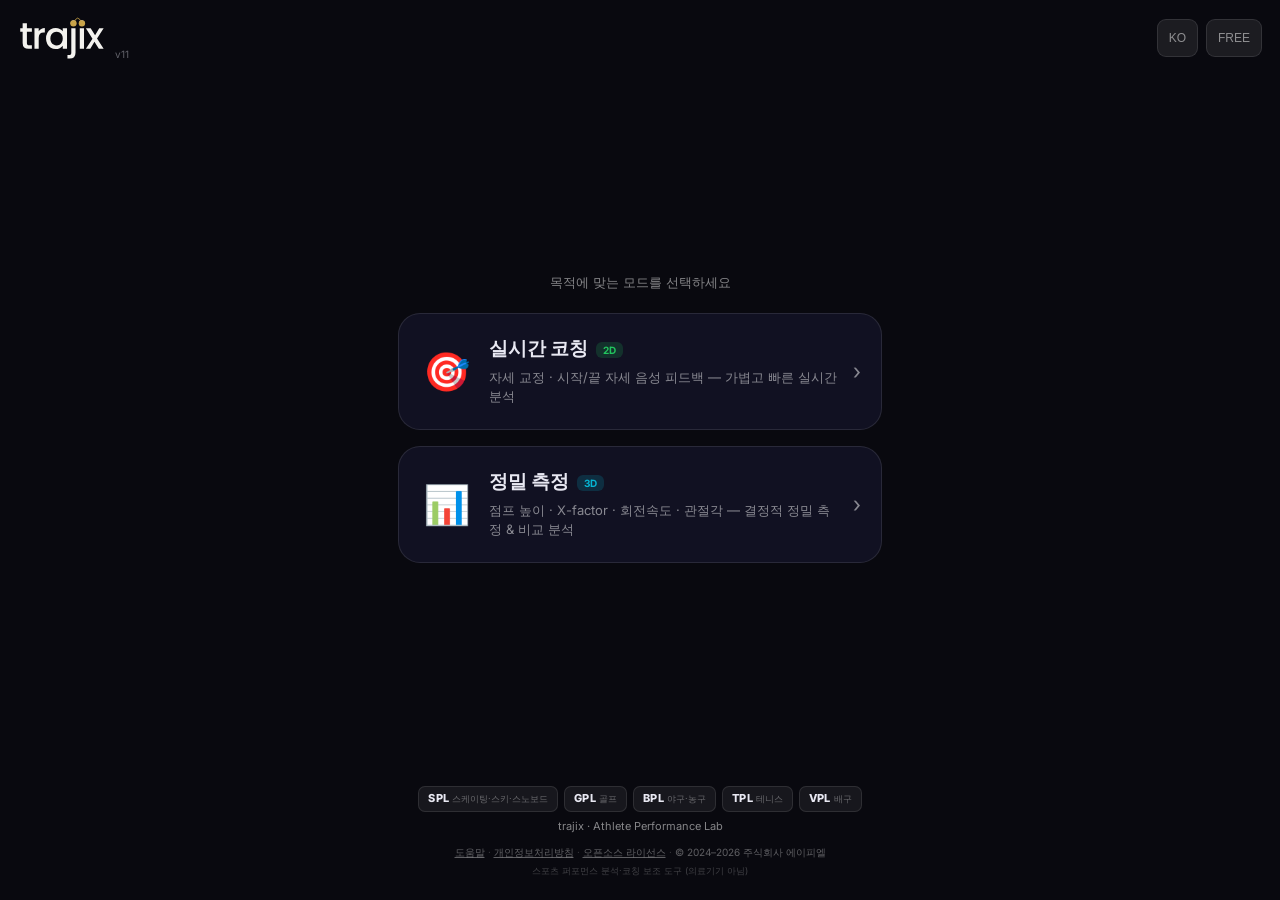
==== commit c3316b14: "웹 프리미엄 키 공유 통일" ====
--- a/index.html
+++ b/index.html
@@ -132,8 +132,8 @@
 var Prefs = {
   get lang(){ return localStorage.getItem(_K.lang) || 'ko'; },
   set lang(v){ localStorage.setItem(_K.lang, v); },
-  get premium(){ return localStorage.getItem(_K.prm) === '1'; },
-  set premium(v){ localStorage.setItem(_K.prm, v ? '1' : '0'); }
+  get premium(){ return ['apl_prm','apl3d_prm','aplc_prm','apl_premium'].some(function(k){try{return localStorage.getItem(k)==='1';}catch(e){return false;}}); },
+  set premium(v){ ['apl_prm','apl3d_prm','aplc_prm','apl_premium'].forEach(function(k){try{localStorage.setItem(k, v ? '1' : '0');}catch(e){}}); }
 };
 async function unlock(pw){
   try{
@@ -144,7 +144,7 @@
   return false;
 }
 
-const SHELL_VER = 'v10';
+const SHELL_VER = 'v11';
 const $ = id => document.getElementById(id);
 
 // ── 다국어 ──
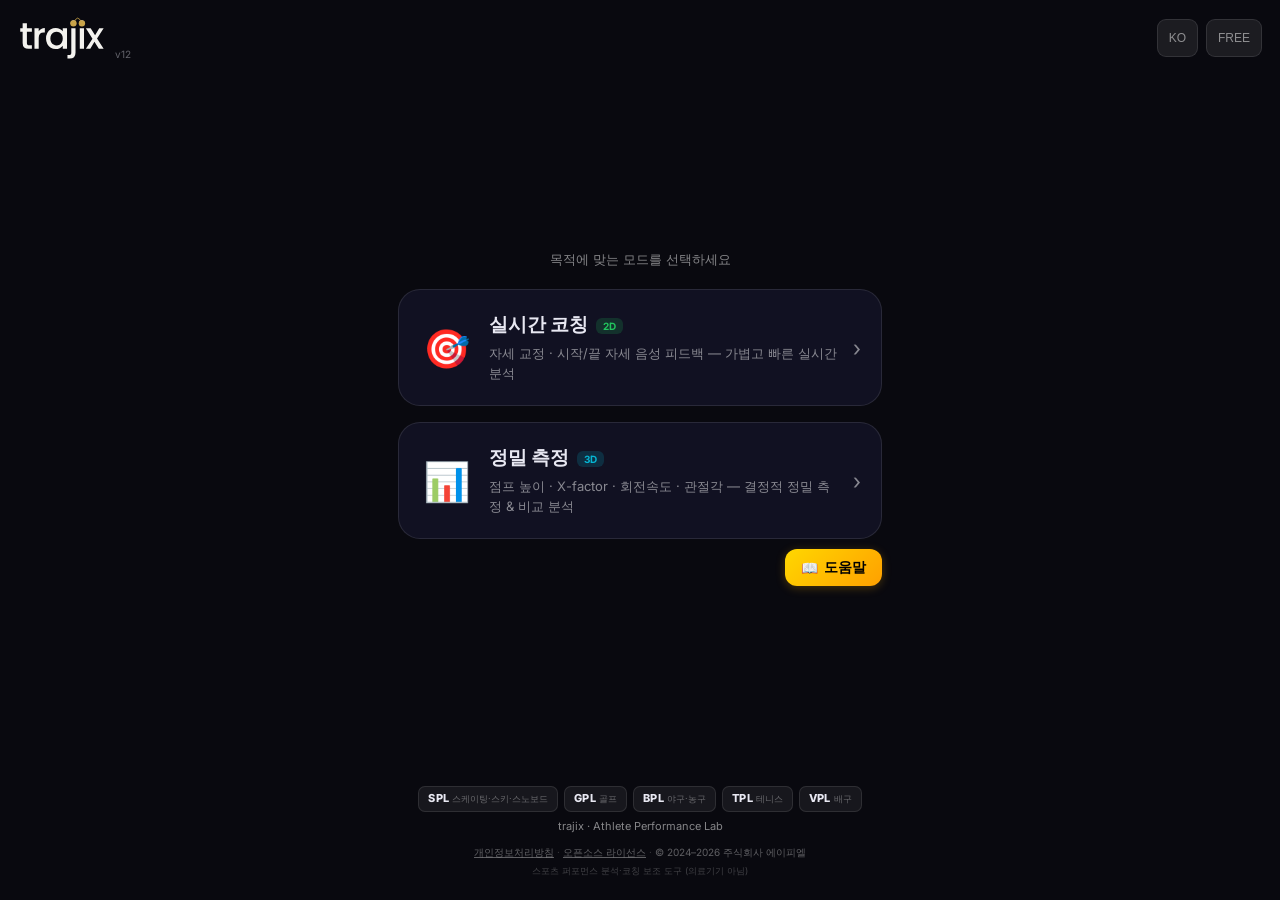
==== commit 67152b01: "Launcher: prominent help button + help page: live coaching tips (voice, reference, hip anchor)" ====
--- a/index.html
+++ b/index.html
@@ -93,14 +93,16 @@
     </div>
     <div class="arrow">›</div>
   </div>
+
+  <div style="display:flex;justify-content:flex-end;margin-top:-6px">
+    <a href="./help.html" id="btn-help" style="display:inline-flex;align-items:center;gap:6px;background:linear-gradient(135deg,#FFD700,#FFA000);color:#000;font-weight:800;font-size:14px;padding:9px 16px;border-radius:12px;text-decoration:none;box-shadow:0 2px 10px rgba(255,180,0,.25)">📖 <span id="btn-help-txt">도움말</span></a>
+  </div>
 </main>
 
 <footer>
   <div class="sports" id="sports"></div>
   <div id="foot-note">trajix · Athlete Performance Lab</div>
   <div style="margin-top:8px;font-size:10px;opacity:.7">
-    <a href="./help.html" id="foot-help" style="color:var(--txt2)">도움말</a>
-    <span style="opacity:.5"> · </span>
     <a href="./privacy.html" id="foot-privacy" style="color:var(--txt2)">개인정보처리방침</a>
     <span style="opacity:.5"> · </span>
     <a href="./licenses.html" id="foot-licenses" style="color:var(--txt2)">오픈소스 라이선스</a>
@@ -144,7 +146,7 @@
   return false;
 }
 
-const SHELL_VER = 'v11';
+const SHELL_VER = 'v12';
 const $ = id => document.getElementById(id);
 
 // ── 다국어 ──
@@ -184,6 +186,7 @@
   $('prm-desc').innerHTML = t.prmDesc.replace(/\n/g,'<br>');
   $('foot-privacy').textContent = t.privacy;
   { const fh = $('foot-help'); if(fh) fh.textContent = t.help; }
+  { const bh = $('btn-help-txt'); if(bh) bh.textContent = t.help; }
   $('foot-copy').textContent = t.copy;
   $('foot-note2').textContent = t.note;
   $('sports').innerHTML = SPORTS.map(s =>
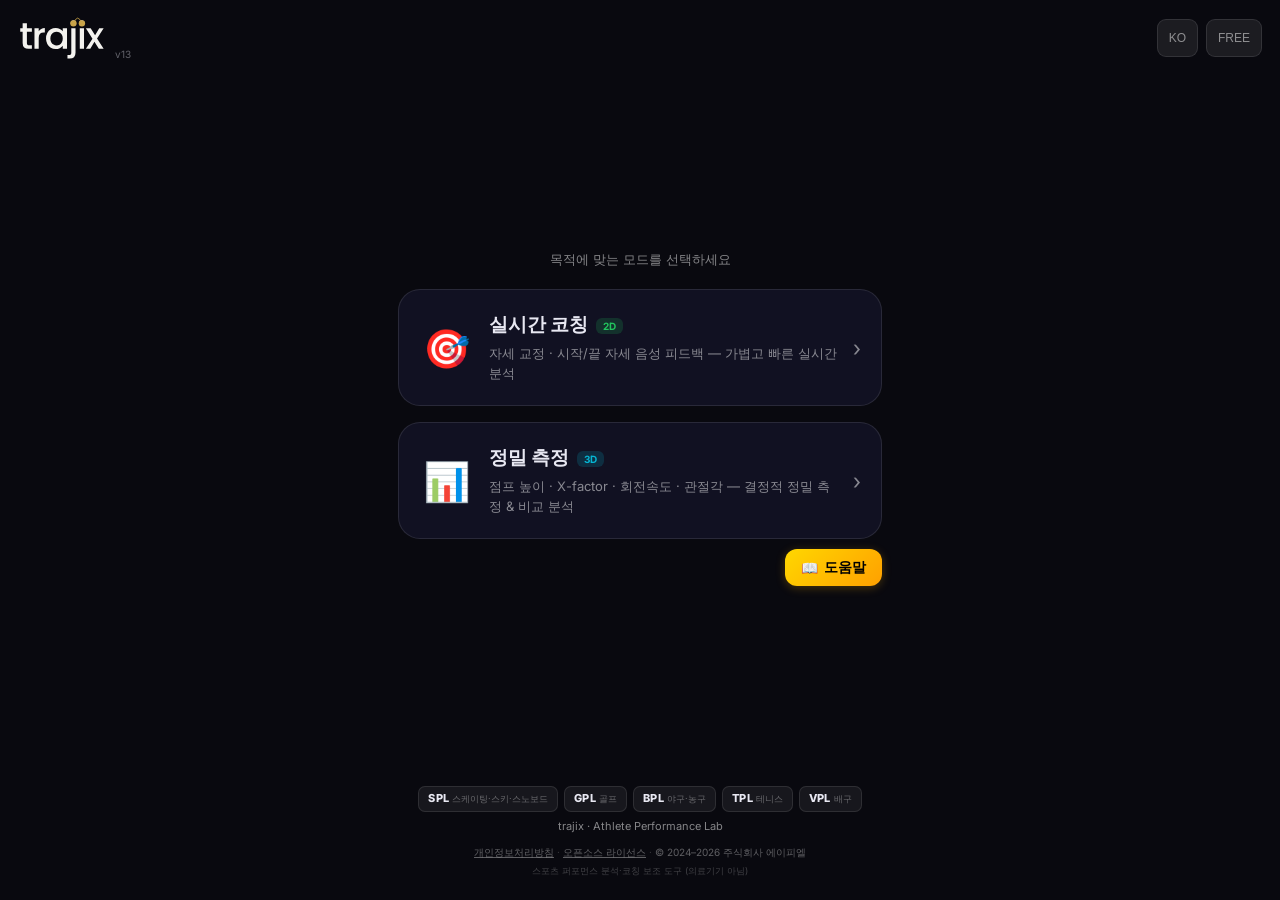
==== commit a7d1f01f: "Fix IAP premium-activation reload loop in native app (iap.js)" ====
--- a/index.html
+++ b/index.html
@@ -146,7 +146,7 @@
   return false;
 }
 
-const SHELL_VER = 'v12';
+const SHELL_VER = 'v13';
 const $ = id => document.getElementById(id);
 
 // ── 다국어 ──
